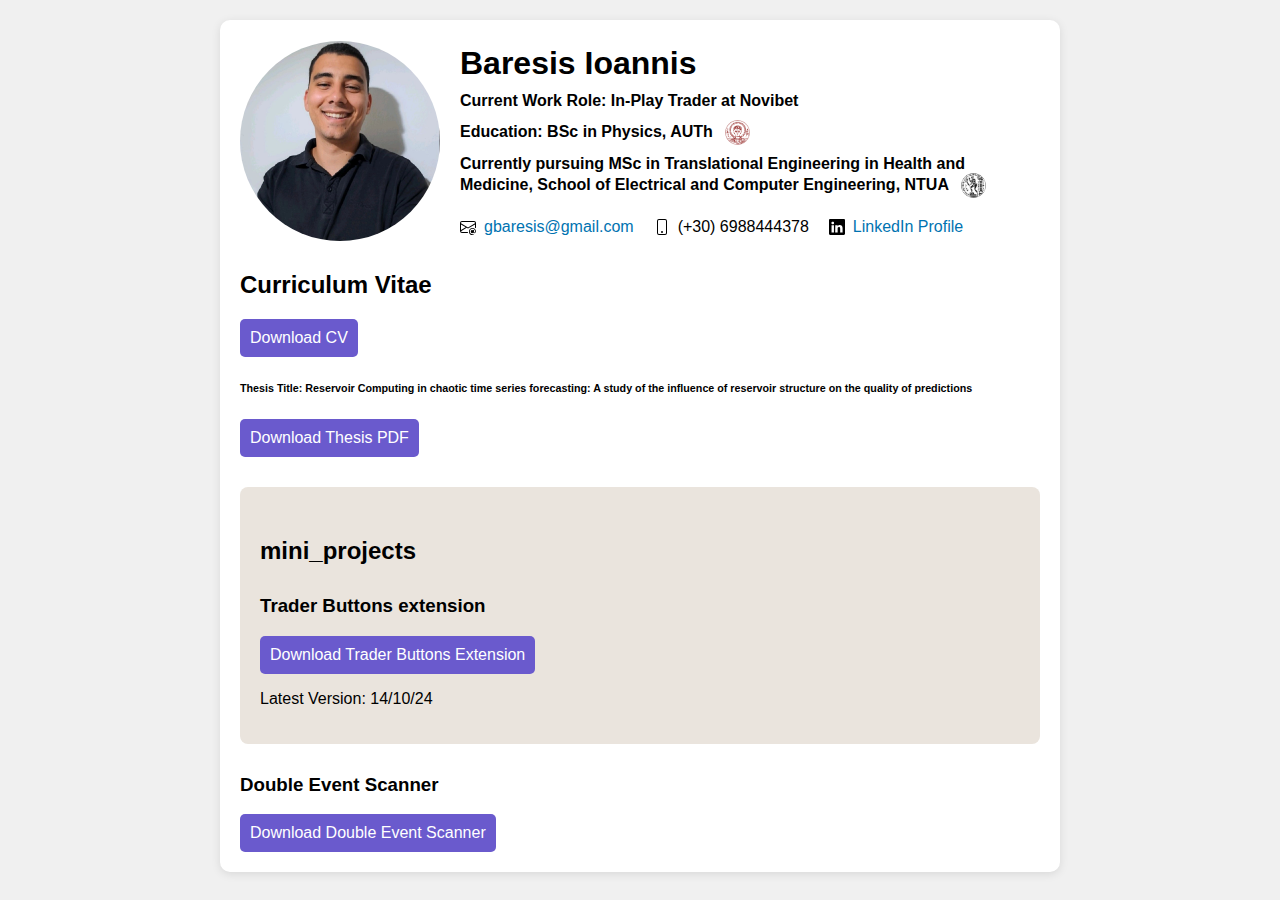
==== index.html @ 21a42ad5 "Update index.html" ====
<!DOCTYPE html>
<html lang="en">
<head>
    <meta charset="UTF-8">
    <meta name="viewport" content="width=device-width, initial-scale=1.0">
    <title>Baresis Ioannis Portfolio</title>
    <link rel="stylesheet" href="styles.css"> <!-- Link to CSS file -->
<!-- Google tag (gtag.js) -->
<script async src="https://www.googletagmanager.com/gtag/js?id=G-H1Z2LWGT9T"></script>
<script>
  window.dataLayer = window.dataLayer || [];
  function gtag(){dataLayer.push(arguments);}
  gtag('js', new Date());

  gtag('config', 'G-H1Z2LWGT9T');
</script>
</head>
<body>

<div class="container">

    <header>
        <img src="photo.png" alt="Baresis Ioannis Photo" class="profile-pic"> <!-- Replace with your photo -->
        <div class="personal-info">
            <h1>Baresis Ioannis</h1>
            <p class="bold-text">Current Work Role: In-Play Trader at Novibet</p>
            <p class="bold-text">
                Education: BSc in Physics, AUTh 
                <img src="logoauth.png" alt="AUTh Logo" class="university-logo"> <!-- AUTh logo -->
            </p>
            <p class="bold-text">
                Currently pursuing MSc in Translational Engineering in Health and Medicine, School of Electrical and Computer Engineering, NTUA 
                <img src="ntualogo.png" alt="NTUA Logo" class="university-logo"> <!-- NTUA logo -->
            </p>

            <div class="contact-info">
                <p>
                    <!-- Email SVG -->
                    <svg xmlns="http://www.w3.org/2000/svg" width="16" height="16" fill="currentColor" class="bi bi-envelope-at" viewBox="0 0 16 16">
                        <path d="M2 2a2 2 0 0 0-2 2v8.01A2 2 0 0 0 2 14h5.5a.5.5 0 0 0 0-1H2a1 1 0 0 1-.966-.741l5.64-3.471L8 9.583l7-4.2V8.5a.5.5 0 0 0 1 0V4a2 2 0 0 0-2-2zm3.708 6.208L1 11.105V5.383zM1 4.217V4a1 1 0 0 1 1-1h12a1 1 0 0 1 1 1v.217l-7 4.2z"/>
                        <path d="M14.247 14.269c1.01 0 1.587-.857 1.587-2.025v-.21C15.834 10.43 14.64 9 12.52 9h-.035C10.42 9 9 10.36 9 12.432v.214C9 14.82 10.438 16 12.358 16h.044c.594 0 1.018-.074 1.237-.175v-.73c-.245.11-.673.18-1.18.18h-.044c-1.334 0-2.571-.788-2.571-2.655v-.157c0-1.657 1.058-2.724 2.64-2.724h.04c1.535 0 2.484 1.05 2.484 2.326v.118c0 .975-.324 1.39-.639 1.39-.232 0-.41-.148-.41-.42v-2.19h-.906v.569h-.03c-.084-.298-.368-.63-.954-.63-.778 0-1.259.555-1.259 1.4v.528c0 .892.49 1.434 1.26 1.434.471 0 .896-.227 1.014-.643h.043c.118.42.617.648 1.12.648"/>
                    </svg>
                    <a href="mailto:gbaresis@gmail.com">gbaresis@gmail.com</a>
                </p>

                <p>
                    <!-- Phone SVG -->
                    <svg xmlns="http://www.w3.org/2000/svg" width="16" height="16" fill="currentColor" class="bi bi-phone" viewBox="0 0 16 16">
                        <path d="M11 1a1 1 0 0 1 1 1v12a1 1 0 0 1-1 1H5a1 1 0 0 1-1-1V2a1 1 0 0 1 1-1zM5 0a2 2 0 0 0-2 2v12a2 2 0 0 0 2 2h6a2 2 0 0 0 2-2V2a2 2 0 0 0-2-2z"/>
                        <path d="M8 14a1 1 0 1 0 0-2 1 1 0 0 0 0 2"/>
                    </svg>
                    (+30) 6988444378
                </p>

                <p>
                    <!-- LinkedIn SVG -->
                    <svg xmlns="http://www.w3.org/2000/svg" width="16" height="16" fill="currentColor" class="bi bi-linkedin" viewBox="0 0 16 16">
                        <path d="M0 1.146C0 .513.526 0 1.175 0h13.65C15.474 0 16 .513 16 1.146v13.708c0 .633-.526 1.146-1.175 1.146H1.175C.526 16 0 15.487 0 14.854zm4.943 12.248V6.169H2.542v7.225zm-1.2-8.212c.837 0 1.358-.554 1.358-1.248-.015-.709-.52-1.248-1.342-1.248S2.4 3.226 2.4 3.934c0 .694.521 1.248 1.327 1.248zm4.908 8.212V9.359c0-.216.016-.432.08-.586.173-.431.568-.878 1.232-.878.869 0 1.216.662 1.216 1.634v3.865h2.401V9.25c0-2.22-1.184-3.252-2.764-3.252-1.274 0-1.845.7-2.165 1.193v.025h-.016l.016-.025V6.169h-2.4c.03.678 0 7.225 0 7.225z"/>
                    </svg>
                    <a href="https://www.linkedin.com/in/ioannis-baresis-81865225a/" target="_blank">LinkedIn Profile</a>
                </p>
            </div>
        </div>
    </header>

    <!-- CV Section moved before the Bachelor Thesis section -->
    <div class="cv-section">
        <h2>Curriculum Vitae</h2>
        <a href="CV_Baresis_Ioannis.pdf" download>
            <button>Download CV</button>
        </a>
    </div>

    <div class="thesis-section">
        <h6>Thesis Title: Reservoir Computing in chaotic time series
            forecasting: A study of the influence of
            reservoir structure on the quality of
            predictions
        </h6>
        <a href="Bachelor_Thesis.pdf" download>
            <button>Download Thesis PDF</button>
        </a>
    </div>

    <div class="mini-projects-section">
        <h2>mini_projects</h2>
        <div class="trader-tools-extension">
            <h3>Trader Buttons extension</h3>
            <a href="TraderButtons.zip" download>
                <button>Download Trader Buttons Extension</button>
            </a>
            <p>Latest Version: 14/10/24</p>
        </div>
    </div>

    <div class="double-event-scanner">
            <h3>Double Event Scanner</h3>
            <a href="" download>
                <button disabled>Download Double Event Scanner</button>
            </a>
        </div>

</div>

<script src="script.js"></script> <!-- Link to JavaScript file if needed -->
</body>
</html>
---- styles.css ----
.profile-pic {
    border-radius: 50%;
    width: 200px;
    height: 200px;
    object-fit: cover; /* Ensures the image fills the space */
    margin-right: 20px;
}

.contact-info p {
    display: flex;
    align-items: center;
    margin: 0;
}

.contact-info svg {
    margin-right: 8px;
}

/* Fixed body styles */
body {
    font-family: Arial, sans-serif;
    margin: 0;
    padding: 0;
    background-color: #f0f0f0; /* Light background */
}

.container {
    max-width: 800px;
    margin: 20px auto;
    padding: 20px;
    background: white;
    border-radius: 10px;
    box-shadow: 0 2px 10px rgba(0,0,0,0.1);
}

header {
    display: flex;
    align-items: center;
}

.personal-info h1, .personal-info p {
    margin: 0;
    padding: 5px 0;
}

.bold-text {
    font-weight: bold;
}

.contact-info {
    display: flex;
    align-items: center;
    gap: 20px;
    margin-top: 10px;
}

a {
    color: #0073b1; /* LinkedIn blue */
    text-decoration: none;
}

a:hover {
    text-decoration: underline;
}

button {
    background-color: #6A5ACD;
    color: white;
    padding: 10px 10px;
    border: none;
    border-radius: 5px;
    cursor: pointer;
    font-size: 16px;
}

button:hover {
    background-color: #594aa8;
}

h2, h3 {
    margin-top: 30px;
}

.cv-section, .thesis-section {
    margin-top: 20px;
}

.university-logo {
    width: 25px;
    height: 25px;
    border-radius: 50%;
    vertical-align: middle;
    margin-left: 8px;
}


.mini-projects-section {
    background-color: #EAE4DD; 
    padding: 20px;
    border-radius: 8px;
    margin-top: 30px;
}
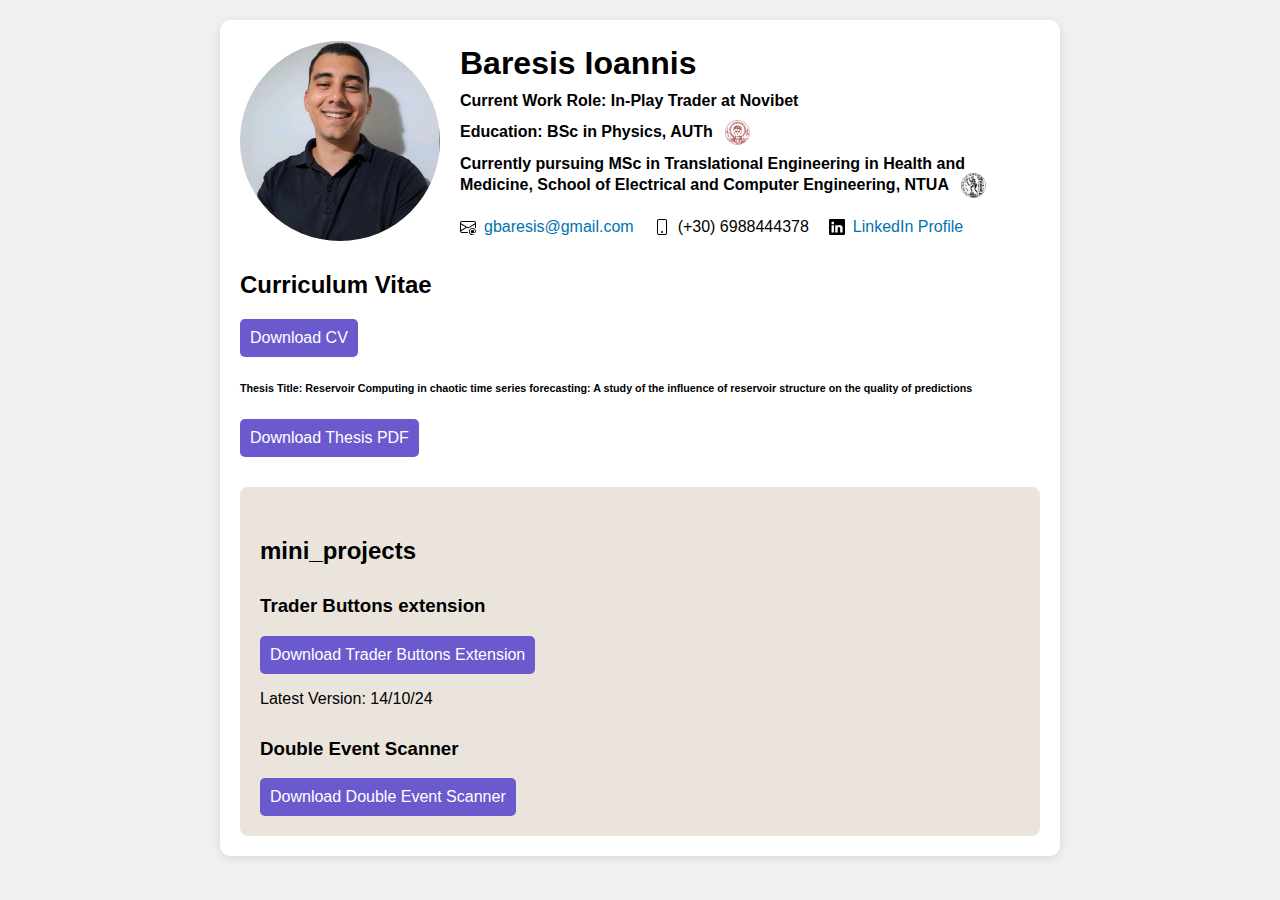
==== commit 63507db0: "Update index.html" ====
--- a/index.html
+++ b/index.html
@@ -91,14 +91,14 @@
             </a>
             <p>Latest Version: 14/10/24</p>
         </div>
-    </div>
-
-    <div class="double-event-scanner">
+    
+     <div class="double-event-scanner">
             <h3>Double Event Scanner</h3>
             <a href="" download>
                 <button disabled>Download Double Event Scanner</button>
             </a>
         </div>
+    </div>
 
 </div>
 
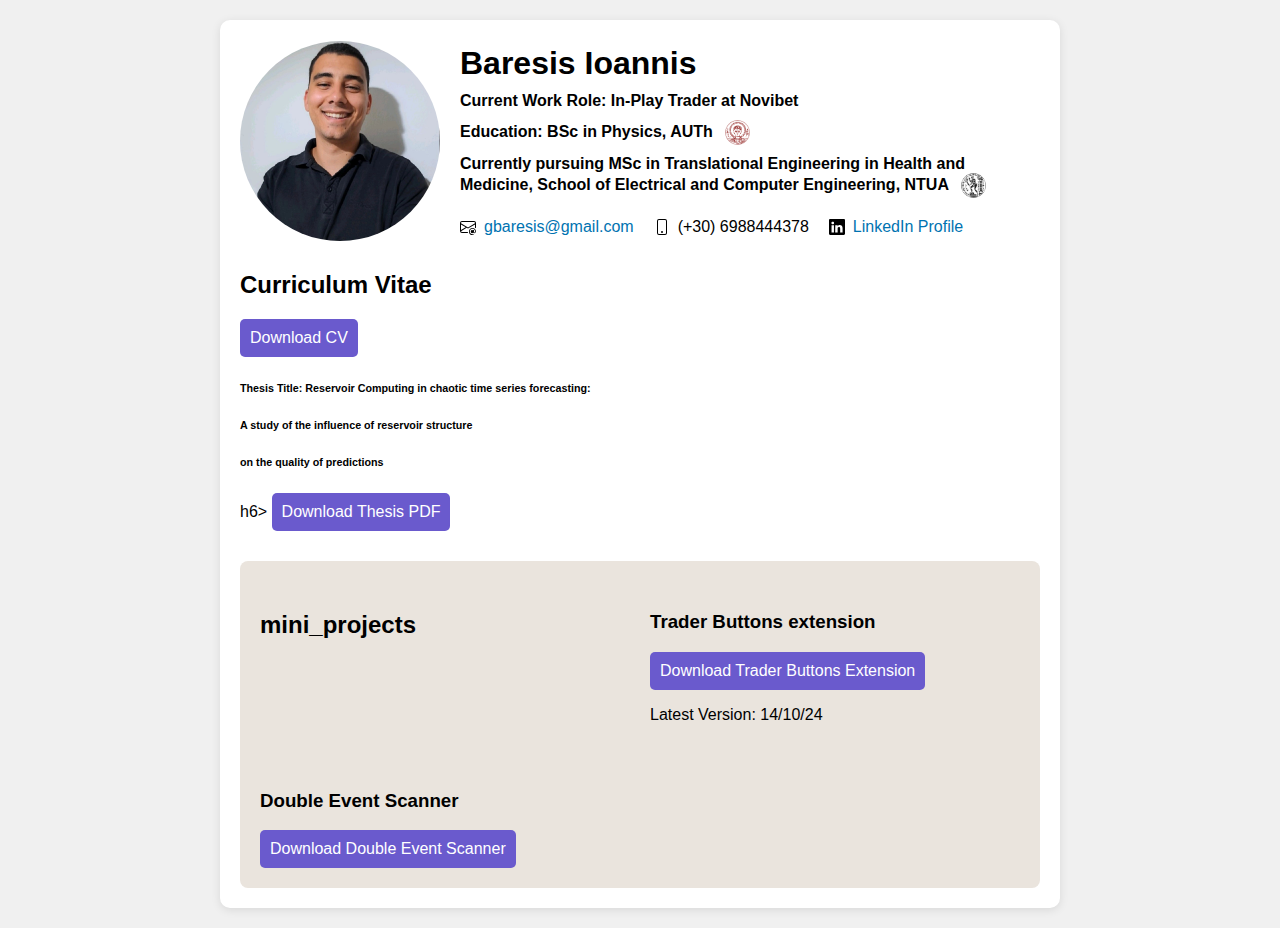
==== commit 7ce11ad1: "Update index.html" ====
--- a/index.html
+++ b/index.html
@@ -72,11 +72,10 @@
     </div>
 
     <div class="thesis-section">
-        <h6>Thesis Title: Reservoir Computing in chaotic time series
-            forecasting: A study of the influence of
-            reservoir structure on the quality of
-            predictions
-        </h6>
+        <h6>Thesis Title: Reservoir Computing in chaotic time series forecasting:</h6> 
+        <h6>A study of the influence of reservoir structure </h6>
+        <h6>on the quality of predictions</h6>h6>
+        
         <a href="Bachelor_Thesis.pdf" download>
             <button>Download Thesis PDF</button>
         </a>
--- a/styles.css
+++ b/styles.css
@@ -101,10 +101,14 @@
     margin-top: 30px;
 }
 
+.mini-projects-section {
+    display: grid;
+    grid-template-columns: 1fr 1fr;
+    grid-gap: 20px;
+}
 
 
 
 
 
 
-
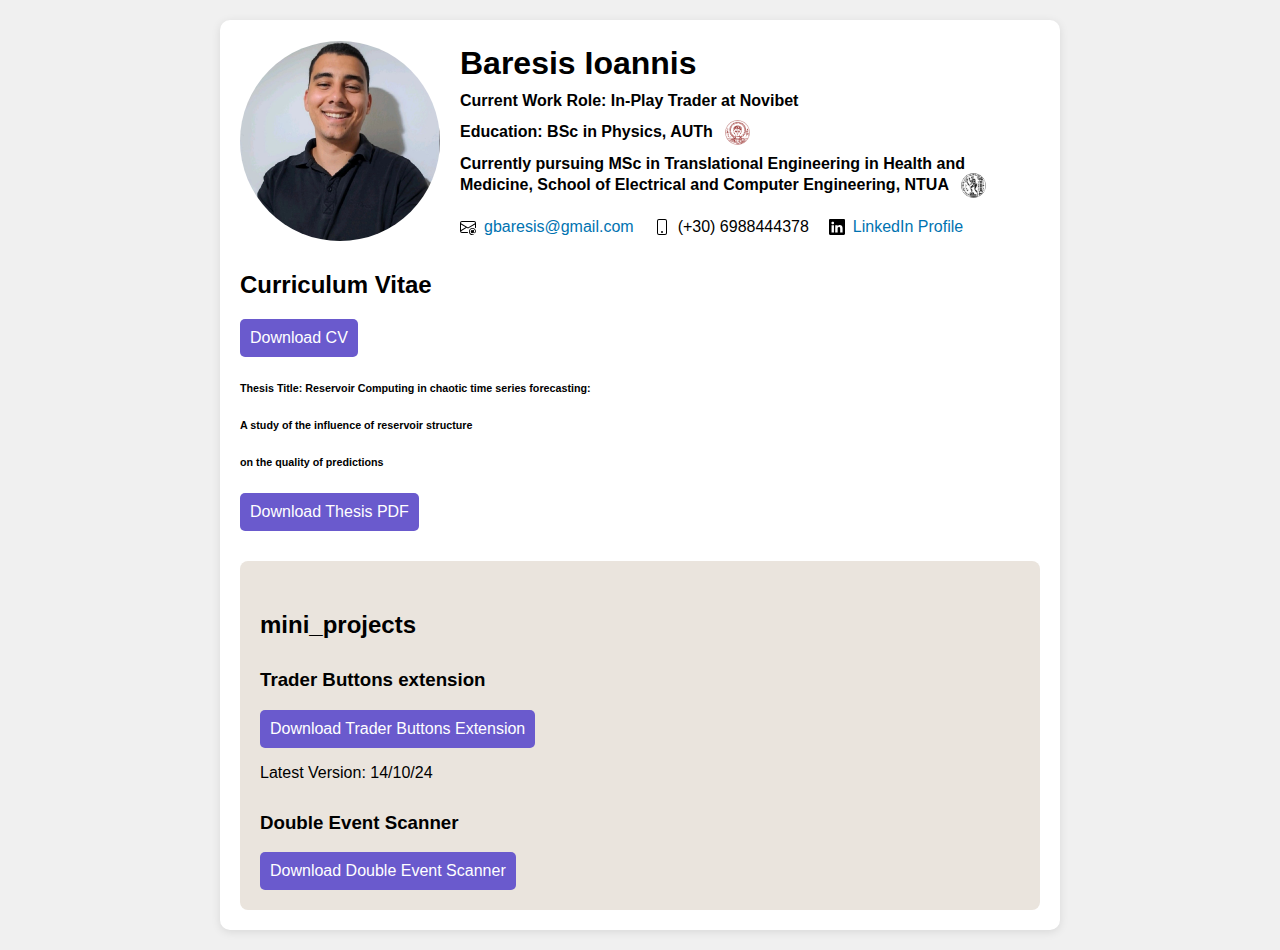
==== commit e6beec60: "Update index.html" ====
--- a/index.html
+++ b/index.html
@@ -74,7 +74,7 @@
     <div class="thesis-section">
         <h6>Thesis Title: Reservoir Computing in chaotic time series forecasting:</h6> 
         <h6>A study of the influence of reservoir structure </h6>
-        <h6>on the quality of predictions</h6>h6>
+        <h6>on the quality of predictions</h6>
         
         <a href="Bachelor_Thesis.pdf" download>
             <button>Download Thesis PDF</button>
--- a/styles.css
+++ b/styles.css
@@ -101,11 +101,6 @@
     margin-top: 30px;
 }
 
-.mini-projects-section {
-    display: grid;
-    grid-template-columns: 1fr 1fr;
-    grid-gap: 20px;
-}
 
 
 
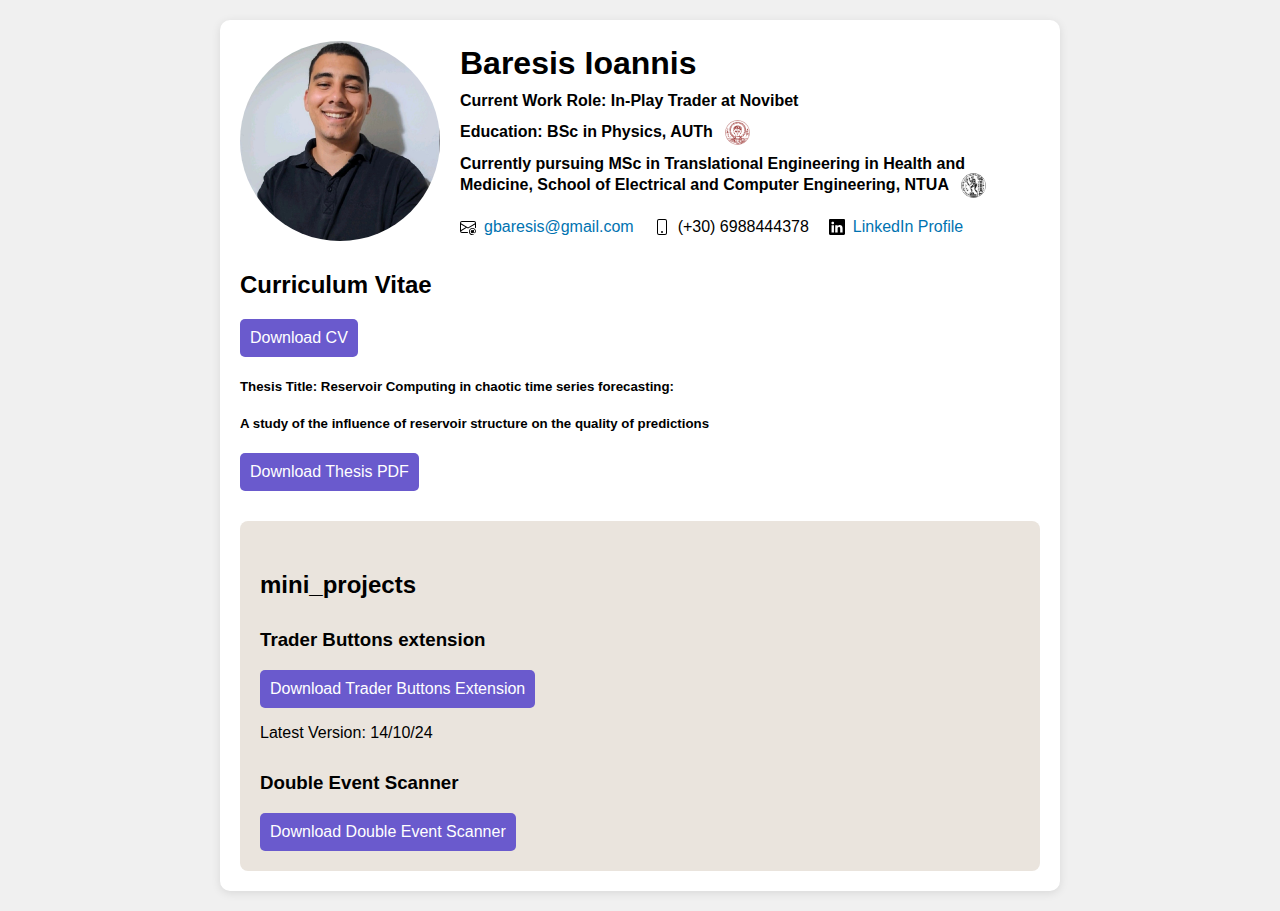
==== commit a789771f: "Update index.html" ====
--- a/index.html
+++ b/index.html
@@ -72,9 +72,9 @@
     </div>
 
     <div class="thesis-section">
-        <h6>Thesis Title: Reservoir Computing in chaotic time series forecasting:</h6> 
-        <h6>A study of the influence of reservoir structure </h6>
-        <h6>on the quality of predictions</h6>
+        <h5>Thesis Title: Reservoir Computing in chaotic time series forecasting:</h5> 
+        <h5>A study of the influence of reservoir structure on the quality of predictions</h5>
+       
         
         <a href="Bachelor_Thesis.pdf" download>
             <button>Download Thesis PDF</button>
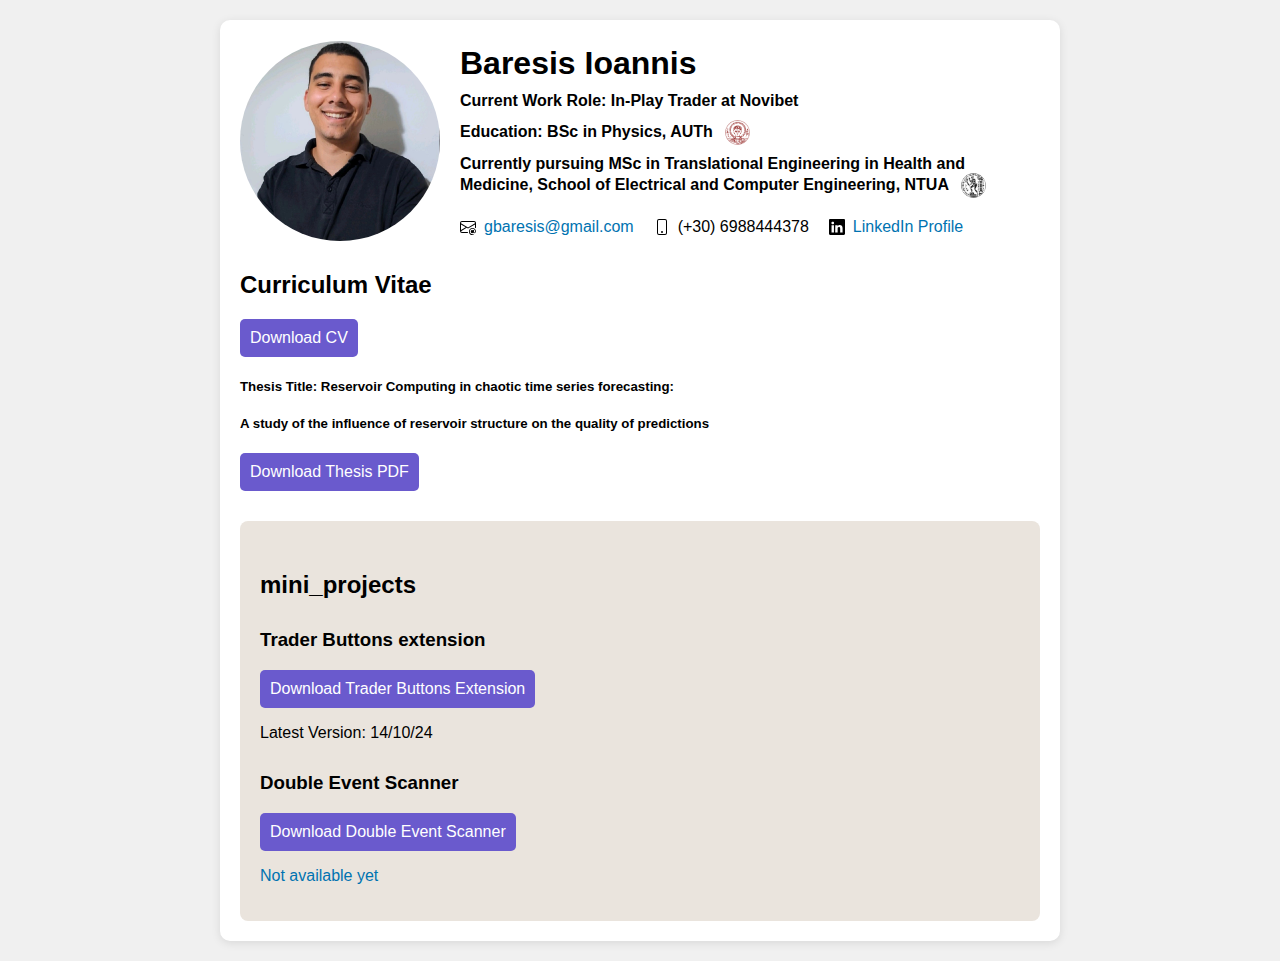
==== commit 75864f68: "Update index.html" ====
--- a/index.html
+++ b/index.html
@@ -95,6 +95,7 @@
             <h3>Double Event Scanner</h3>
             <a href="" download>
                 <button disabled>Download Double Event Scanner</button>
+                <p>Not available yet</p>
             </a>
         </div>
     </div>
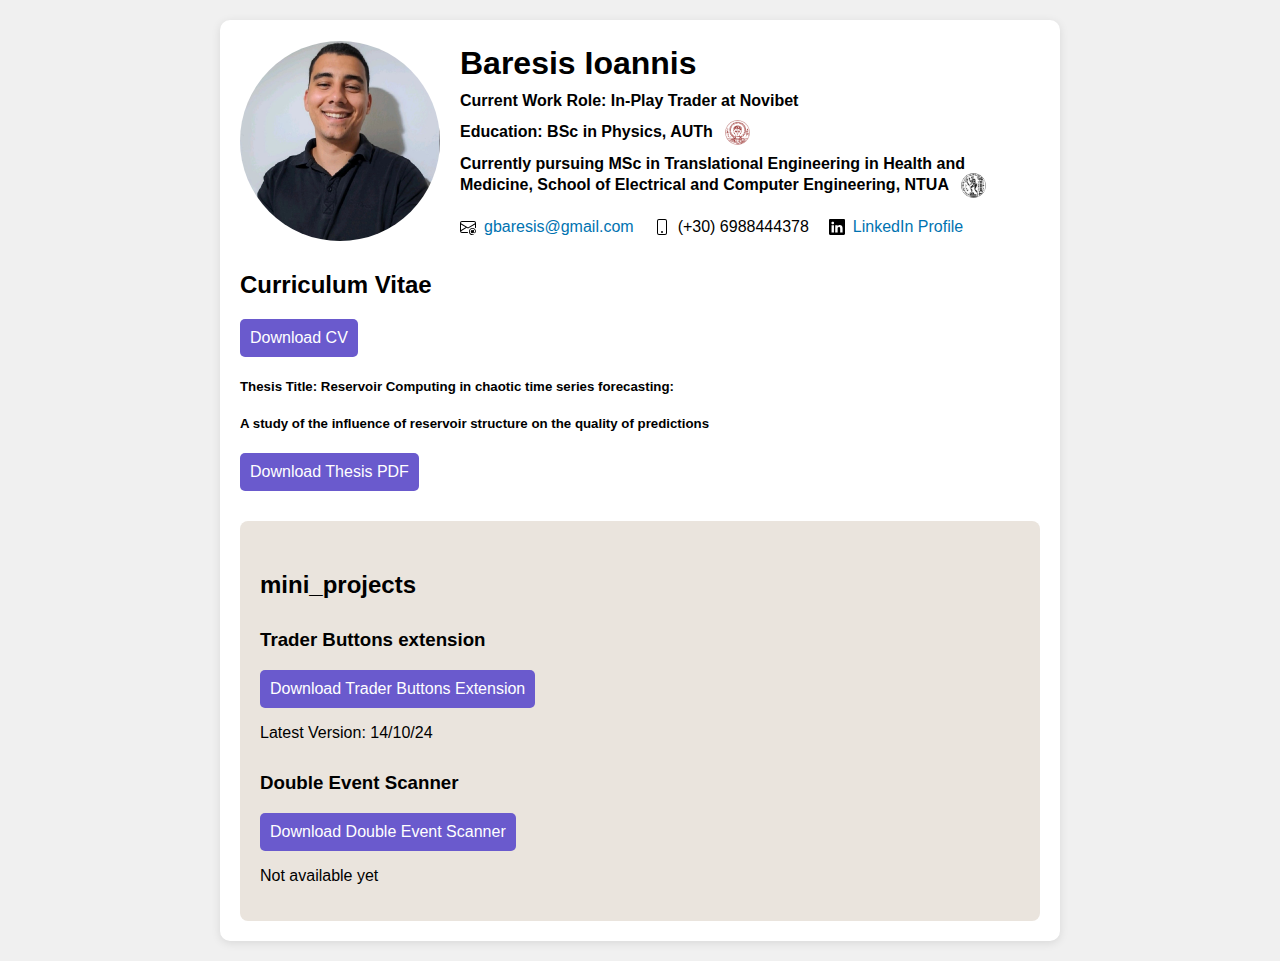
==== commit 851e6bcb: "Update index.html" ====
--- a/index.html
+++ b/index.html
@@ -95,8 +95,8 @@
             <h3>Double Event Scanner</h3>
             <a href="" download>
                 <button disabled>Download Double Event Scanner</button>
-                <p>Not available yet</p>
             </a>
+         <p>Not available yet</p>
         </div>
     </div>
 
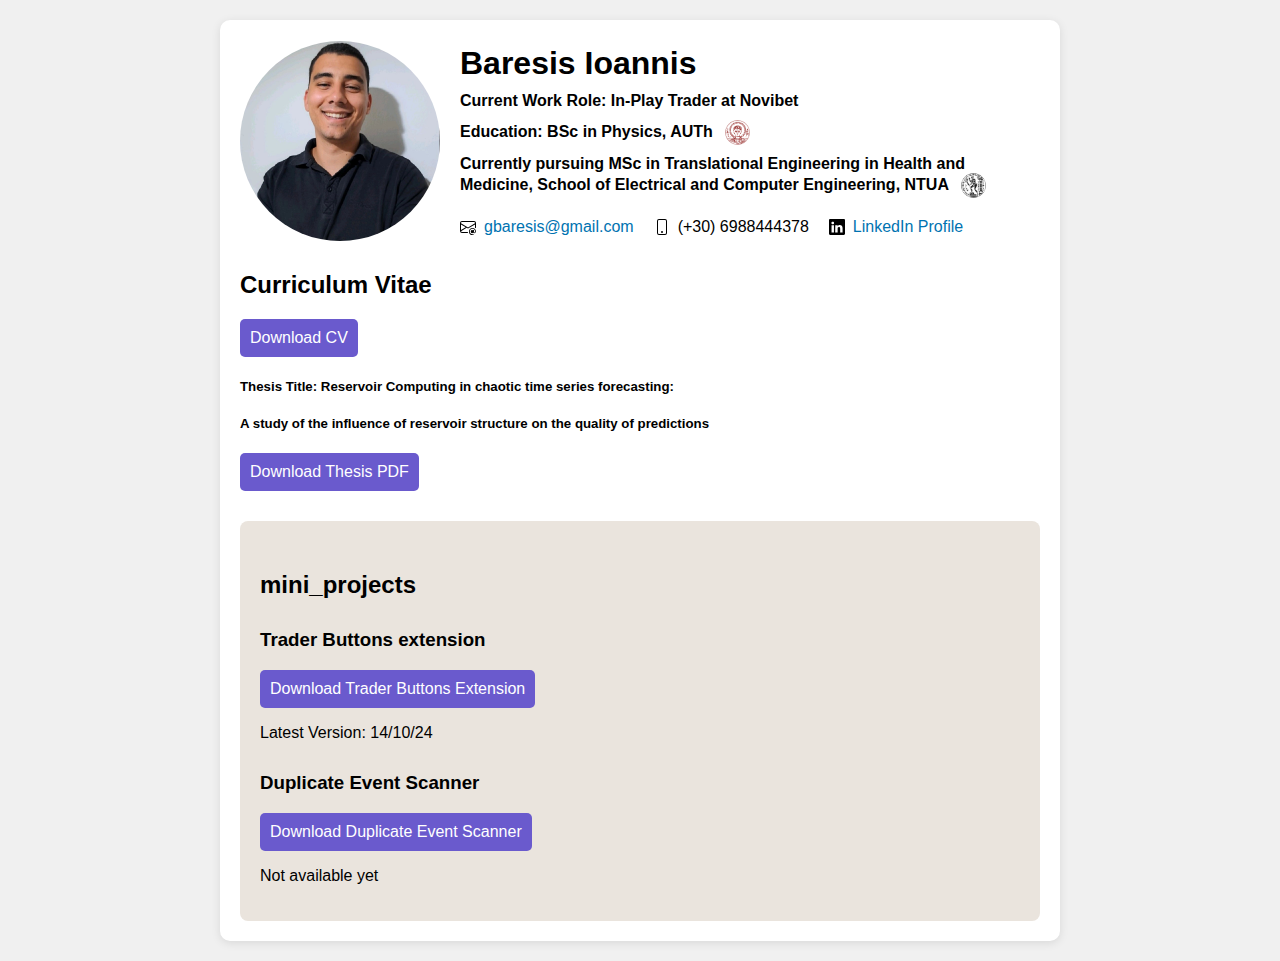
==== commit 0e89476e: "Update index.html" ====
--- a/index.html
+++ b/index.html
@@ -91,10 +91,10 @@
             <p>Latest Version: 14/10/24</p>
         </div>
     
-     <div class="double-event-scanner">
-            <h3>Double Event Scanner</h3>
+     <div class="duplicate-event-scanner">
+            <h3>Duplicate Event Scanner</h3>
             <a href="" download>
-                <button disabled>Download Double Event Scanner</button>
+                <button disabled>Download Duplicate Event Scanner</button>
             </a>
          <p>Not available yet</p>
         </div>
